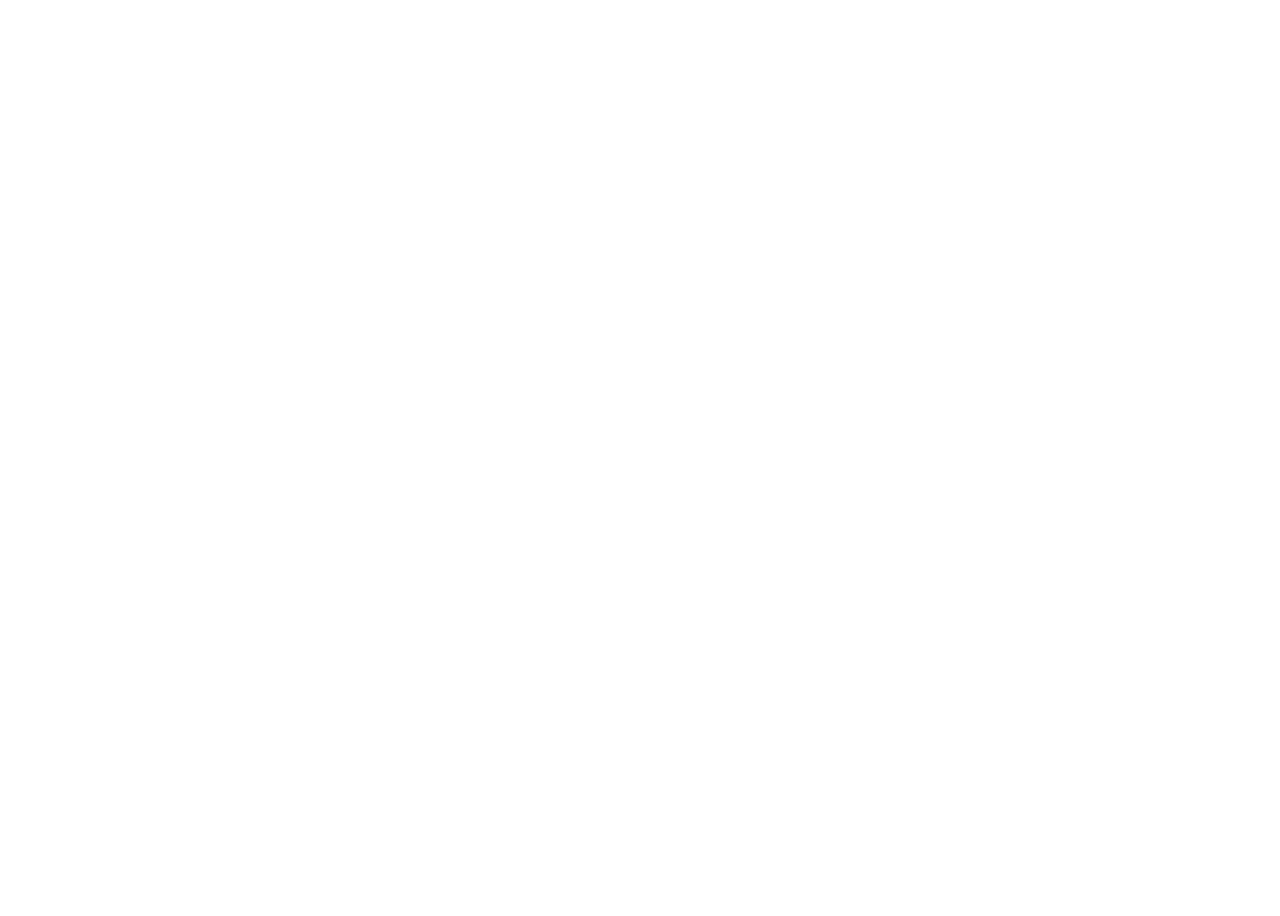
==== test/index.html @ f1a878b0 "Test Done" ====
<!DOCTYPE html>
<html lang="es">

  <head>
    <meta charset="UTF-8">
    <meta name="viewport" content="width=device-width, initial-scale=1.0">
    <title>PokeFind</title>
    <!-- favIcon -->
    <link rel="icon" type="image/x-icon" href="image/favIcon.png" />
    <!-- Boostrap v4.6.2 -->
    <link rel="stylesheet" href="https://cdn.jsdelivr.net/npm/bootstrap@4.6.2/dist/css/bootstrap.min.css"
          integrity="sha384-xOolHFLEh07PJGoPkLv1IbcEPTNtaed2xpHsD9ESMhqIYd0nLMwNLD69Npy4HI+N" crossorigin="anonymous" />
    <script src="https://cdn.jsdelivr.net/npm/jquery@3.5.1/dist/jquery.slim.min.js"
            integrity="sha384-DfXdz2htPH0lsSSs5nCTpuj/zy4C+OGpamoFVy38MVBnE+IbbVYUew+OrCXaRkfj"
            crossorigin="anonymous"></script>
    <script src="https://cdn.jsdelivr.net/npm/bootstrap@4.6.2/dist/js/bootstrap.bundle.min.js"
            integrity="sha384-Fy6S3B9q64WdZWQUiU+q4/2Lc9npb8tCaSX9FK7E8HnRr0Jz8D6OP9dO5Vg3Q9ct"
            crossorigin="anonymous"></script>
    <!-- CSS -->
    <link rel="stylesheet" href="curtain.css">
    <!-- JS -->
    <script src="main.js"></script>
  </head>

  <body>
    <div id="screenChange">
      <div id="pokeScreen-Group" style="display: none;">
        <img id="pokeScreen-T" src="image/PokeBallCurtain/pokeBallScreenTop.png">
        <img id="pokeScreen-C" src="image/PokeBallCurtain/pokeBallScreenCenter.png">
      </div>
      <img id="pokeScreen-B" src="image/PokeBallCurtain/pokeBallScreenBottom.png" style="display: none;">
    </div>
  </body>

</html>
---- test/curtain.css ----
#screenChange {
  position: relative;
  width: 100svw;
  height: 100svh;
  overflow: hidden;

  /* las imagenes se tienen que estirar hasta que llenen todo el canvas */
  &>img {
    position: absolute;
    top: 50%;
    left: 50%;
    transform: translate(-50%, -50%);
  }

  &>#pokeScreen-B {
    z-index: 1;
  }
}

#pokeScreen-Group {
  position: absolute;
  top: 50%;
  left: 50%;
  transform: translate(-50%, -50%);
  width: 3400px;
  height: 1912px;
  z-index: 2;

  &>#pokeScreen-C {
    z-index: 2;
    position: absolute;
    top: 50%;
    left: 50%;
    transform: translate(-50%, -50%);
  }
}

/* Animaciones */
@keyframes pokeScreenTopIn {
  0% {
    transform: translate(-100%, -100%);
  }

  100% {
    transform: translate(-50%, -50%);
  }
}

@keyframes pokeScreenTopOut {
  0% {
    transform: translate(-50%, -50%);
  }

  100% {
    transform: translate(-100%, -100%);
  }
}

@keyframes pokeScreenBottomIn {
  0% {
    transform: translate(0%, 0%);
  }

  100% {
    transform: translate(-50%, -50%);
  }
}

@keyframes pokeScreenBottomOut {
  0% {
    transform: translate(-50%, -50%);
  }

  100% {
    transform: translate(0%, 0%);
  }
}

@keyframes fullspin {
  0% {
    transform: translate(-50%, -50%) rotate(0deg);
  }

  100% {
    transform: translate(-50%, -50%) rotate(360deg);
  }
}
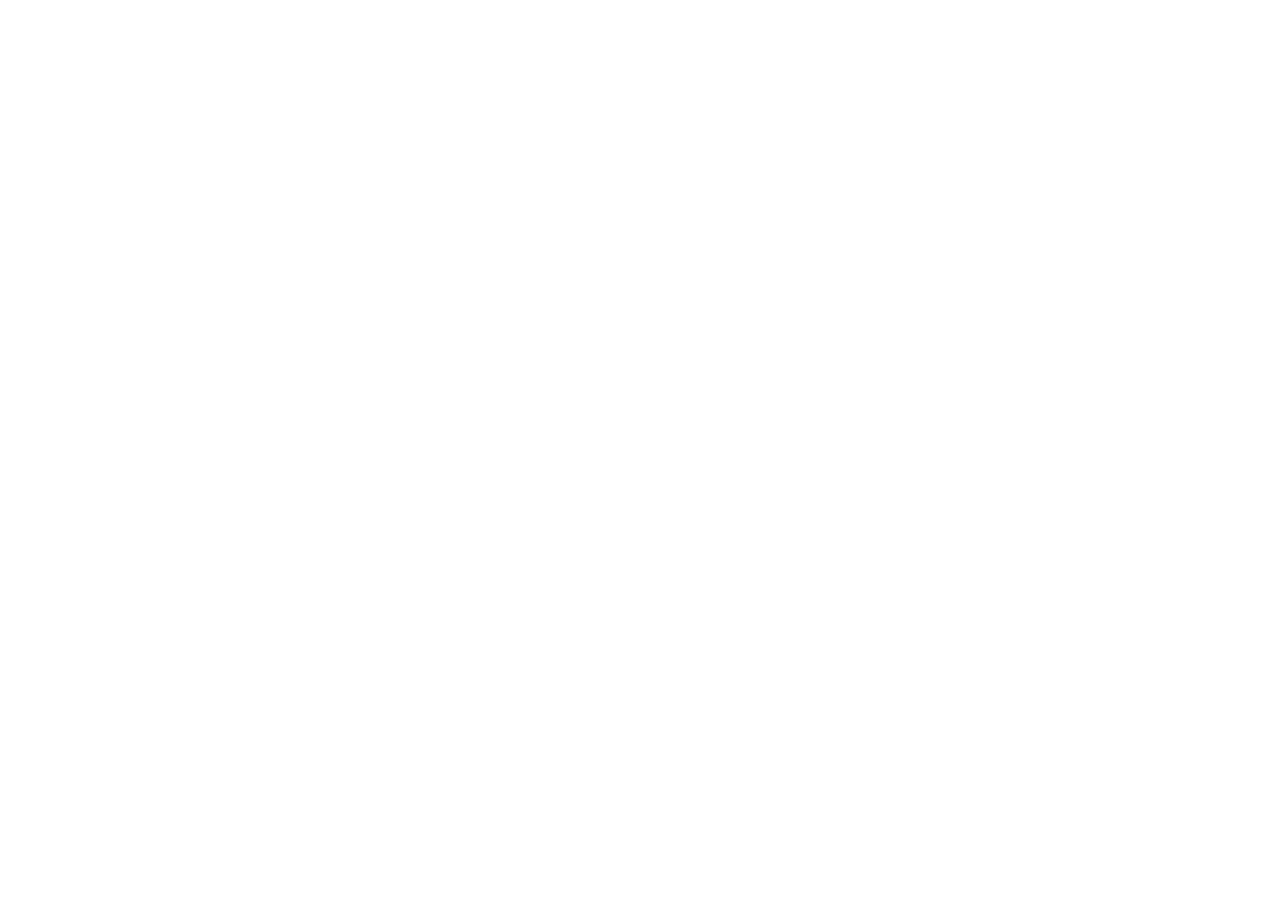
==== commit c13eb930: "css refactored" ====
--- a/test/index.html
+++ b/test/index.html
@@ -17,7 +17,7 @@
             integrity="sha384-Fy6S3B9q64WdZWQUiU+q4/2Lc9npb8tCaSX9FK7E8HnRr0Jz8D6OP9dO5Vg3Q9ct"
             crossorigin="anonymous"></script>
     <!-- CSS -->
-    <link rel="stylesheet" href="curtain.css">
+    <link rel="stylesheet" href="css/curtain.css">
     <!-- JS -->
     <script src="main.js"></script>
   </head>
--- a/test/css/curtain.css
+++ b/test/css/curtain.css
@@ -0,0 +1,89 @@
+#screenChange {
+  position: absolute;
+  top: 0;
+  left: 0;
+  width: 100svw;
+  height: 100svh;
+  overflow: hidden;
+
+  /* las imagenes se tienen que estirar hasta que llenen todo el canvas */
+  &>img {
+    position: absolute;
+    top: 50%;
+    left: 50%;
+    transform: translate(-50%, -50%);
+  }
+
+  &>#pokeScreen-B {
+    z-index: 1;
+  }
+}
+
+#pokeScreen-Group {
+  position: absolute;
+  top: 50%;
+  left: 50%;
+  transform: translate(-50%, -50%);
+  width: 3400px;
+  height: 1912px;
+  z-index: 2;
+
+  &>#pokeScreen-C {
+    z-index: 2;
+    position: absolute;
+    top: 50%;
+    left: 50%;
+    transform: translate(-50%, -50%);
+  }
+}
+
+/* Animaciones */
+@keyframes pokeScreenTopIn {
+  0% {
+    transform: translate(-100%, -100%);
+  }
+
+  100% {
+    transform: translate(-50%, -50%);
+  }
+}
+
+@keyframes pokeScreenTopOut {
+  0% {
+    transform: translate(-50%, -50%);
+  }
+
+  100% {
+    transform: translate(-100%, -100%);
+  }
+}
+
+@keyframes pokeScreenBottomIn {
+  0% {
+    transform: translate(0%, 0%);
+  }
+
+  100% {
+    transform: translate(-50%, -50%);
+  }
+}
+
+@keyframes pokeScreenBottomOut {
+  0% {
+    transform: translate(-50%, -50%);
+  }
+
+  100% {
+    transform: translate(0%, 0%);
+  }
+}
+
+@keyframes fullspin {
+  0% {
+    transform: translate(-50%, -50%) rotate(0deg);
+  }
+
+  100% {
+    transform: translate(-50%, -50%) rotate(360deg);
+  }
+}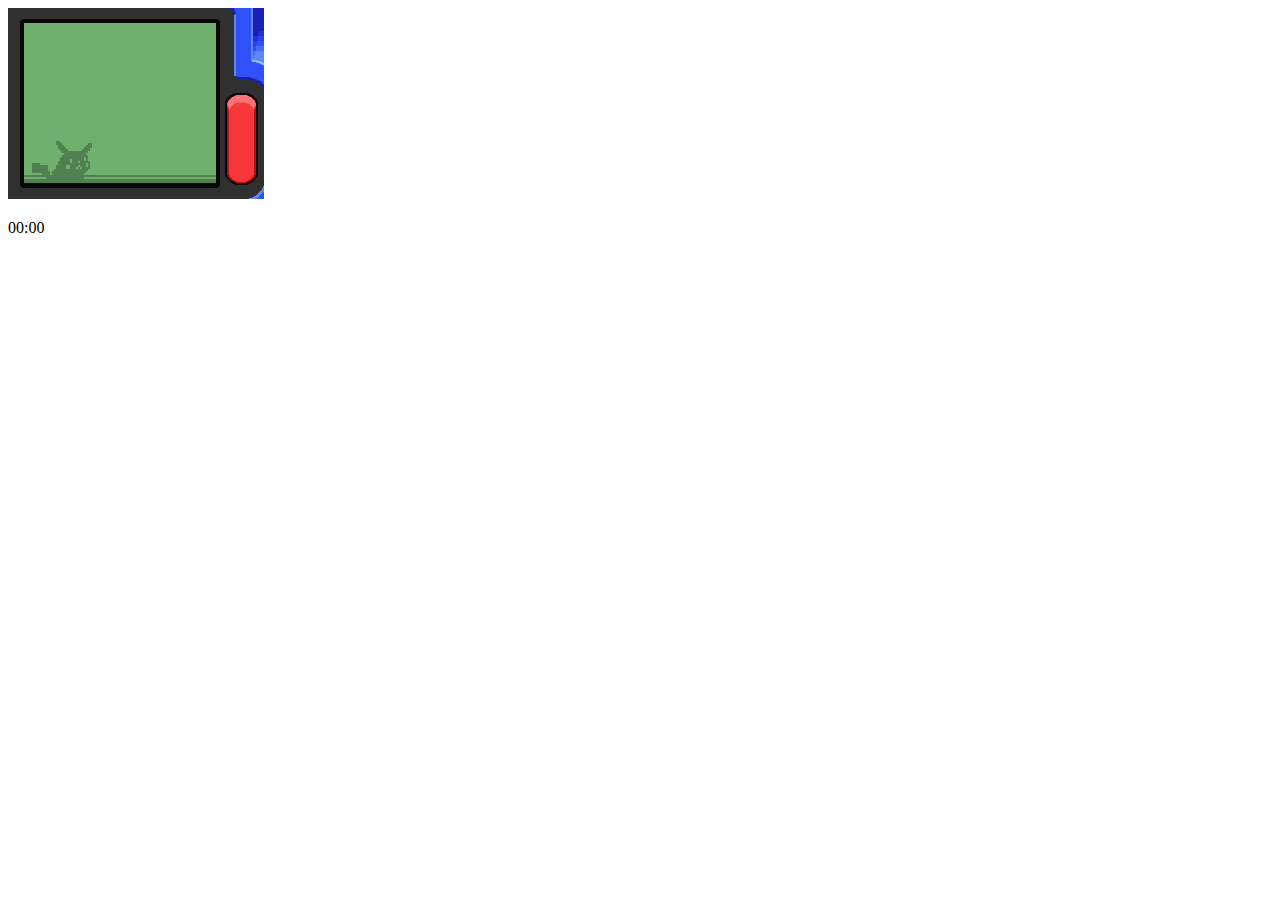
==== commit 55c431c4: "starting pokeClock" ====
--- a/test/index.html
+++ b/test/index.html
@@ -18,6 +18,7 @@
             crossorigin="anonymous"></script>
     <!-- CSS -->
     <link rel="stylesheet" href="css/curtain.css">
+    <link rel="stylesheet" href="css/pokeclock.css">
     <!-- JS -->
     <script src="main.js"></script>
   </head>
@@ -30,6 +31,11 @@
       </div>
       <img id="pokeScreen-B" src="image/PokeBallCurtain/pokeBallScreenBottom.png" style="display: none;">
     </div>
+    <div id="pokeClock">
+      <img src="image/PockeClock fixed.png" alt="">
+      <p>00:00</p>
+    </div>
+
   </body>
 
 </html>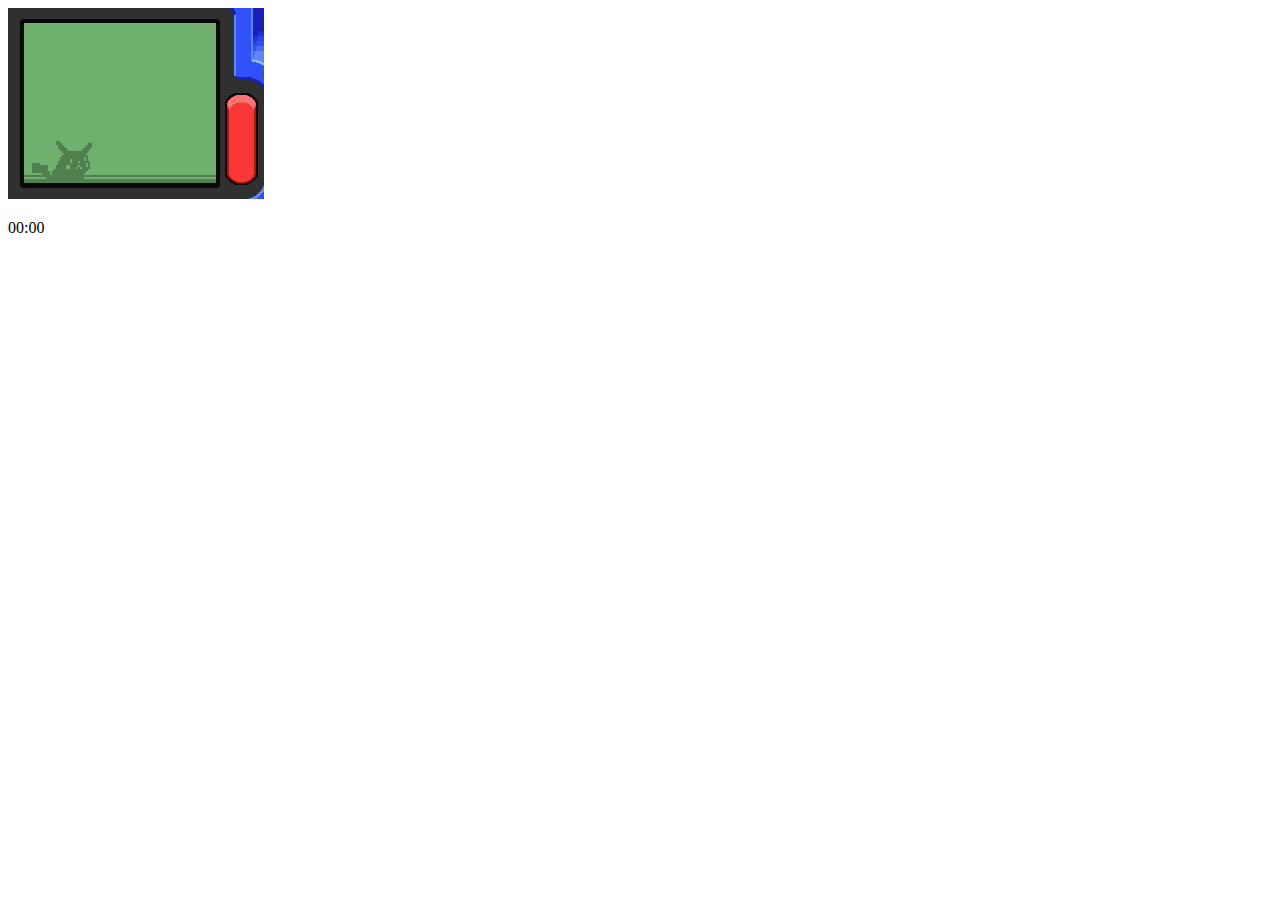
==== commit c1d76b5b: "JS refctor" ====
--- a/test/index.html
+++ b/test/index.html
@@ -20,7 +20,7 @@
     <link rel="stylesheet" href="css/curtain.css">
     <link rel="stylesheet" href="css/pokeclock.css">
     <!-- JS -->
-    <script src="main.js"></script>
+    <script src="js/main.js"></script>
   </head>
 
   <body>
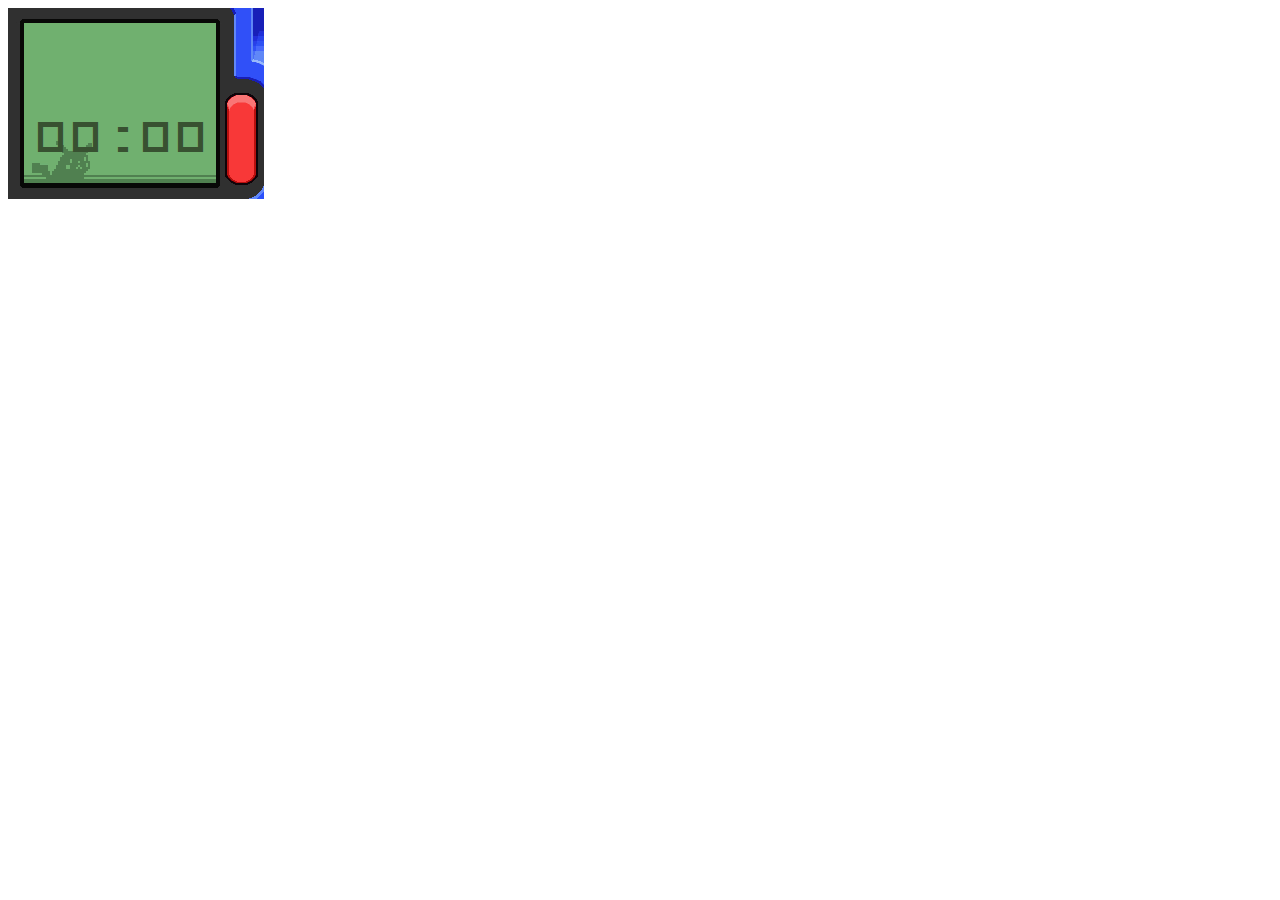
==== commit 2ab77458: "base Clock None responsive" ====
--- a/test/index.html
+++ b/test/index.html
@@ -21,6 +21,7 @@
     <link rel="stylesheet" href="css/pokeclock.css">
     <!-- JS -->
     <script src="js/main.js"></script>
+    <script src="js/pockeClock.js"></script>
   </head>
 
   <body>
@@ -33,7 +34,7 @@
     </div>
     <div id="pokeClock">
       <img src="image/PockeClock fixed.png" alt="">
-      <p>00:00</p>
+      <p id="pokeClock-Timer">00:00</p>
     </div>
 
   </body>
--- a/test/css/pokeclock.css
+++ b/test/css/pokeclock.css
@@ -0,0 +1,24 @@
+/* incluir la fuente  */
+@font-face {
+  font-family: 'Aquarius';
+  src: url('../font/Aquarius-RegularMono.ttf') format('truetype');
+}
+
+#pokeClock {
+  position: relative;
+
+  &>img {
+    position: absolute;
+    top: 0;
+    left: 0;
+  }
+
+  &>#pokeClock-Timer {
+    font-size: 40px;
+    position: absolute;
+    top: 60px;
+    left: 30px;
+    font-family: 'Aquarius';
+    color: #385131;
+  }
+}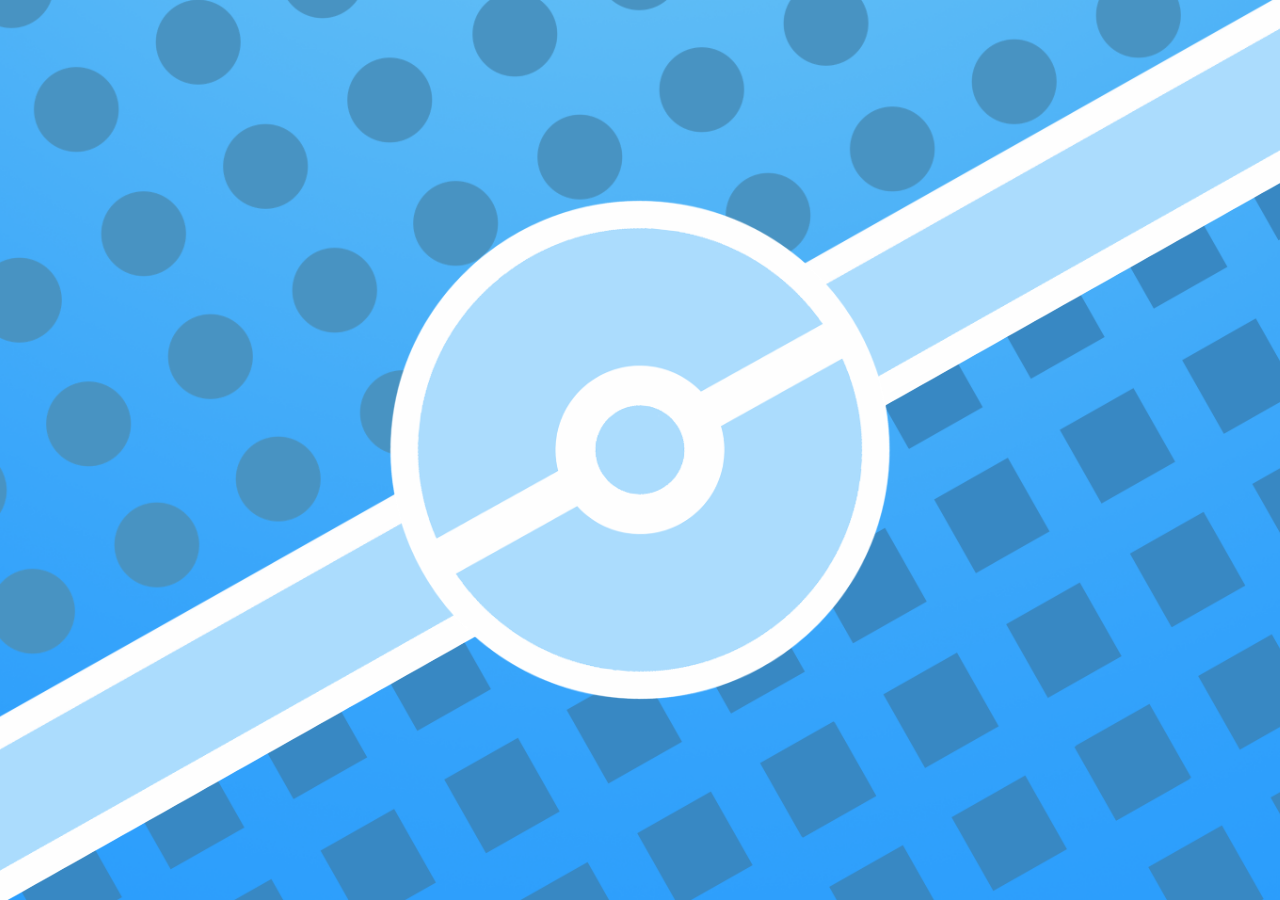
==== commit df4d2170: "trying test page loading with ajax" ====
--- a/test/index.html
+++ b/test/index.html
@@ -1,42 +1,63 @@
 <!DOCTYPE html>
 <html lang="es">
 
-  <head>
-    <meta charset="UTF-8">
-    <meta name="viewport" content="width=device-width, initial-scale=1.0">
-    <title>PokeFind</title>
-    <!-- favIcon -->
-    <link rel="icon" type="image/x-icon" href="image/favIcon.png" />
-    <!-- Boostrap v4.6.2 -->
-    <link rel="stylesheet" href="https://cdn.jsdelivr.net/npm/bootstrap@4.6.2/dist/css/bootstrap.min.css"
-          integrity="sha384-xOolHFLEh07PJGoPkLv1IbcEPTNtaed2xpHsD9ESMhqIYd0nLMwNLD69Npy4HI+N" crossorigin="anonymous" />
-    <script src="https://cdn.jsdelivr.net/npm/jquery@3.5.1/dist/jquery.slim.min.js"
-            integrity="sha384-DfXdz2htPH0lsSSs5nCTpuj/zy4C+OGpamoFVy38MVBnE+IbbVYUew+OrCXaRkfj"
-            crossorigin="anonymous"></script>
-    <script src="https://cdn.jsdelivr.net/npm/bootstrap@4.6.2/dist/js/bootstrap.bundle.min.js"
-            integrity="sha384-Fy6S3B9q64WdZWQUiU+q4/2Lc9npb8tCaSX9FK7E8HnRr0Jz8D6OP9dO5Vg3Q9ct"
-            crossorigin="anonymous"></script>
-    <!-- CSS -->
-    <link rel="stylesheet" href="css/curtain.css">
-    <link rel="stylesheet" href="css/pokeclock.css">
-    <!-- JS -->
-    <script src="js/main.js"></script>
-    <script src="js/pockeClock.js"></script>
-  </head>
+<head>
+  <meta charset="UTF-8">
+  <meta name="viewport" content="width=device-width, initial-scale=1.0">
+  <title>PokeFind</title>
+  <!-- favIcon -->
+  <link rel="icon" type="image/x-icon" href="image/favIcon.png" />
+  <!-- Boostrap v4.6.2 -->
+  <link rel="stylesheet" href="https://cdn.jsdelivr.net/npm/bootstrap@4.6.2/dist/css/bootstrap.min.css"
+    integrity="sha384-xOolHFLEh07PJGoPkLv1IbcEPTNtaed2xpHsD9ESMhqIYd0nLMwNLD69Npy4HI+N" crossorigin="anonymous" />
+  <script src="https://ajax.googleapis.com/ajax/libs/jquery/3.7.1/jquery.min.js"></script>
+  <script src="https://cdn.jsdelivr.net/npm/bootstrap@4.6.2/dist/js/bootstrap.bundle.min.js"
+    integrity="sha384-Fy6S3B9q64WdZWQUiU+q4/2Lc9npb8tCaSX9FK7E8HnRr0Jz8D6OP9dO5Vg3Q9ct"
+    crossorigin="anonymous"></script>
+  <!-- CSS -->
+  <link rel="stylesheet" href="css/curtain.css">
+  <link rel="stylesheet" href="css/pokeclock.css">
+  <!-- JS -->
+  <script src="js/curtainAnimation.js"></script>
+</head>
 
-  <body>
-    <div id="screenChange">
-      <div id="pokeScreen-Group" style="display: none;">
-        <img id="pokeScreen-T" src="image/PokeBallCurtain/pokeBallScreenTop.png">
-        <img id="pokeScreen-C" src="image/PokeBallCurtain/pokeBallScreenCenter.png">
-      </div>
-      <img id="pokeScreen-B" src="image/PokeBallCurtain/pokeBallScreenBottom.png" style="display: none;">
+<body>
+  <div id="screenChange">
+    <div id="pokeScreen-Group" style="display: none;">
+      <img id="pokeScreen-T" src="image/PokeBallCurtain/pokeBallScreenTop.png">
+      <img id="pokeScreen-C" src="image/PokeBallCurtain/pokeBallScreenCenter.png">
     </div>
-    <div id="pokeClock">
-      <img src="image/PockeClock fixed.png" alt="">
-      <p id="pokeClock-Timer">00:00</p>
-    </div>
+    <img id="pokeScreen-B" src="image/PokeBallCurtain/pokeBallScreenBottom.png" style="display: none;">
+  </div>
 
-  </body>
+  <div id="webContainer">
+  </div>
+
+  <script>
+    let loaded = () => {
+      // hacer una petición de JQuery Ajax y obener el contenido de la pagina
+      // html/test1.html y cargarlo dentro del div webContainer
+      animateCurtain();
+      $.ajax({
+        url: "html/test1.html", // Cambiar la extensión al tipo de archivo que deseas cargar
+        dataType: "html",
+        success: function (response) {
+          $('#webContainer').html(response);
+          setTimeout(() => {
+            animationEnd();
+          }, 2000);
+        },
+        error: function (xhr, status, error) {
+          console.error(xhr.statusText);
+          setTimeout(() => {
+            animationEnd();
+          }, 2000);
+        }
+      });
+    }
+
+    $(document).ready(loaded);
+  </script>
+</body>
 
 </html>--- a/test/css/curtain.css
+++ b/test/css/curtain.css
@@ -40,7 +40,7 @@
 /* Animaciones */
 @keyframes pokeScreenTopIn {
   0% {
-    transform: translate(-100%, -100%);
+    transform: translate(-150%, -150%);
   }
 
   100% {
@@ -54,7 +54,7 @@
   }
 
   100% {
-    transform: translate(-100%, -100%);
+    transform: translate(-150%, -150%);
   }
 }
 
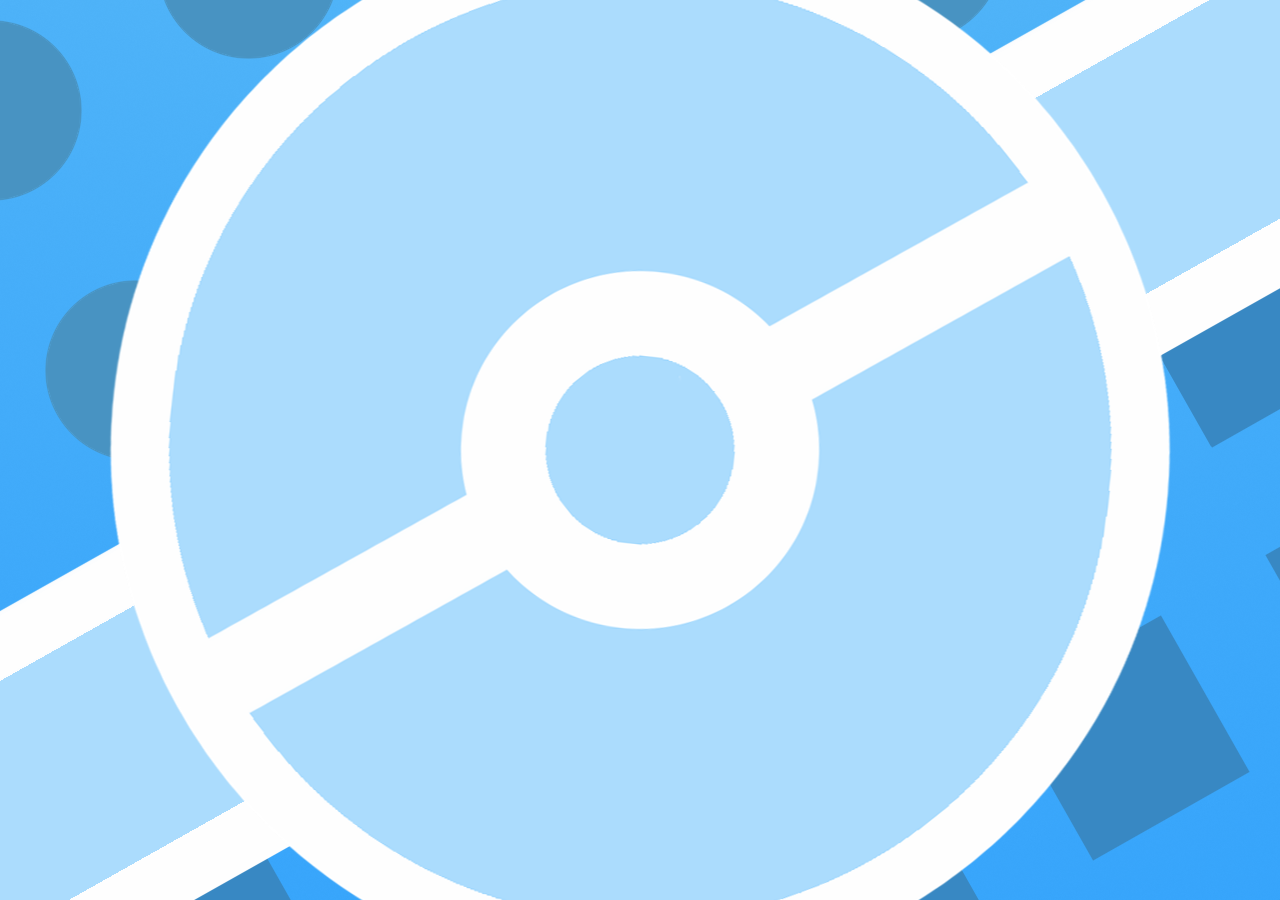
==== commit 125918e3: "test changing screen" ====
--- a/test/index.html
+++ b/test/index.html
@@ -1,63 +1,61 @@
 <!DOCTYPE html>
 <html lang="es">
 
-<head>
-  <meta charset="UTF-8">
-  <meta name="viewport" content="width=device-width, initial-scale=1.0">
-  <title>PokeFind</title>
-  <!-- favIcon -->
-  <link rel="icon" type="image/x-icon" href="image/favIcon.png" />
-  <!-- Boostrap v4.6.2 -->
-  <link rel="stylesheet" href="https://cdn.jsdelivr.net/npm/bootstrap@4.6.2/dist/css/bootstrap.min.css"
-    integrity="sha384-xOolHFLEh07PJGoPkLv1IbcEPTNtaed2xpHsD9ESMhqIYd0nLMwNLD69Npy4HI+N" crossorigin="anonymous" />
-  <script src="https://ajax.googleapis.com/ajax/libs/jquery/3.7.1/jquery.min.js"></script>
-  <script src="https://cdn.jsdelivr.net/npm/bootstrap@4.6.2/dist/js/bootstrap.bundle.min.js"
-    integrity="sha384-Fy6S3B9q64WdZWQUiU+q4/2Lc9npb8tCaSX9FK7E8HnRr0Jz8D6OP9dO5Vg3Q9ct"
-    crossorigin="anonymous"></script>
-  <!-- CSS -->
-  <link rel="stylesheet" href="css/curtain.css">
-  <link rel="stylesheet" href="css/pokeclock.css">
-  <!-- JS -->
-  <script src="js/curtainAnimation.js"></script>
-</head>
+  <head>
+    <meta charset="UTF-8">
+    <meta name="viewport" content="width=device-width, initial-scale=1.0">
+    <title>PokeFind</title>
+    <!-- favIcon -->
+    <link rel="icon" type="image/x-icon" href="image/favIcon.png" />
+    <!-- Boostrap v4.6.2 -->
+    <link rel="stylesheet" href="https://cdn.jsdelivr.net/npm/bootstrap@4.6.2/dist/css/bootstrap.min.css"
+          integrity="sha384-xOolHFLEh07PJGoPkLv1IbcEPTNtaed2xpHsD9ESMhqIYd0nLMwNLD69Npy4HI+N" crossorigin="anonymous" />
+    <script src="https://cdn.jsdelivr.net/npm/jquery@3.5.1/dist/jquery.slim.min.js"
+            integrity="sha384-DfXdz2htPH0lsSSs5nCTpuj/zy4C+OGpamoFVy38MVBnE+IbbVYUew+OrCXaRkfj"
+            crossorigin="anonymous"></script>
+    <script src="https://cdn.jsdelivr.net/npm/bootstrap@4.6.2/dist/js/bootstrap.bundle.min.js"
+            integrity="sha384-Fy6S3B9q64WdZWQUiU+q4/2Lc9npb8tCaSX9FK7E8HnRr0Jz8D6OP9dO5Vg3Q9ct"
+            crossorigin="anonymous"></script>
+    <!-- CSS -->
+    <link rel="stylesheet" href="css/curtain.css">
+    <!-- JS -->
+    <script src="js/curtainAnimation.js"></script>
+  </head>
 
-<body>
-  <div id="screenChange">
-    <div id="pokeScreen-Group" style="display: none;">
-      <img id="pokeScreen-T" src="image/PokeBallCurtain/pokeBallScreenTop.png">
-      <img id="pokeScreen-C" src="image/PokeBallCurtain/pokeBallScreenCenter.png">
+  <body>
+    <div id="screenChange">
+      <div id="pokeScreen-Group">
+        <img id="pokeScreen-T" src="image/PokeBallCurtain/pokeBallScreenTop.png">
+        <img id="pokeScreen-C" src="image/PokeBallCurtain/pokeBallScreenCenter.png">
+      </div>
+      <img id="pokeScreen-B" src="image/PokeBallCurtain/pokeBallScreenBottom.png">
     </div>
-    <img id="pokeScreen-B" src="image/PokeBallCurtain/pokeBallScreenBottom.png" style="display: none;">
-  </div>
 
-  <div id="webContainer">
-  </div>
+    <div id="webContainer" class="container">
+      <button id="transition" type=" button" class="btn btn-primary">PokeClock</button>
+    </div>
 
-  <script>
-    let loaded = () => {
-      // hacer una petición de JQuery Ajax y obener el contenido de la pagina
-      // html/test1.html y cargarlo dentro del div webContainer
-      animateCurtain();
-      $.ajax({
-        url: "html/test1.html", // Cambiar la extensión al tipo de archivo que deseas cargar
-        dataType: "html",
-        success: function (response) {
-          $('#webContainer').html(response);
-          setTimeout(() => {
-            animationEnd();
-          }, 2000);
-        },
-        error: function (xhr, status, error) {
-          console.error(xhr.statusText);
-          setTimeout(() => {
-            animationEnd();
-          }, 2000);
-        }
-      });
-    }
+    <script>
+      let loaded = () => {
+        $('#transition').click(() => {
+          console.log('click');
+          lilTransition('html/test2.html');
+        });
+        $('#pokeScreen-C').css('animation', 'fullspin 4s forwards infinite linear');
+        setTimeout(() => {
+          animationEnd();
+        }, Math.floor(Math.random() * 0) + 4000);
+      }
 
-    $(document).ready(loaded);
-  </script>
-</body>
+      function lilTransition(path) {
+        animateCurtain();
+        setTimeout(() => {
+          window.location.href = path;
+        }, 5000);
+      }
+
+      $(document).ready(loaded);
+    </script>
+  </body>
 
 </html>